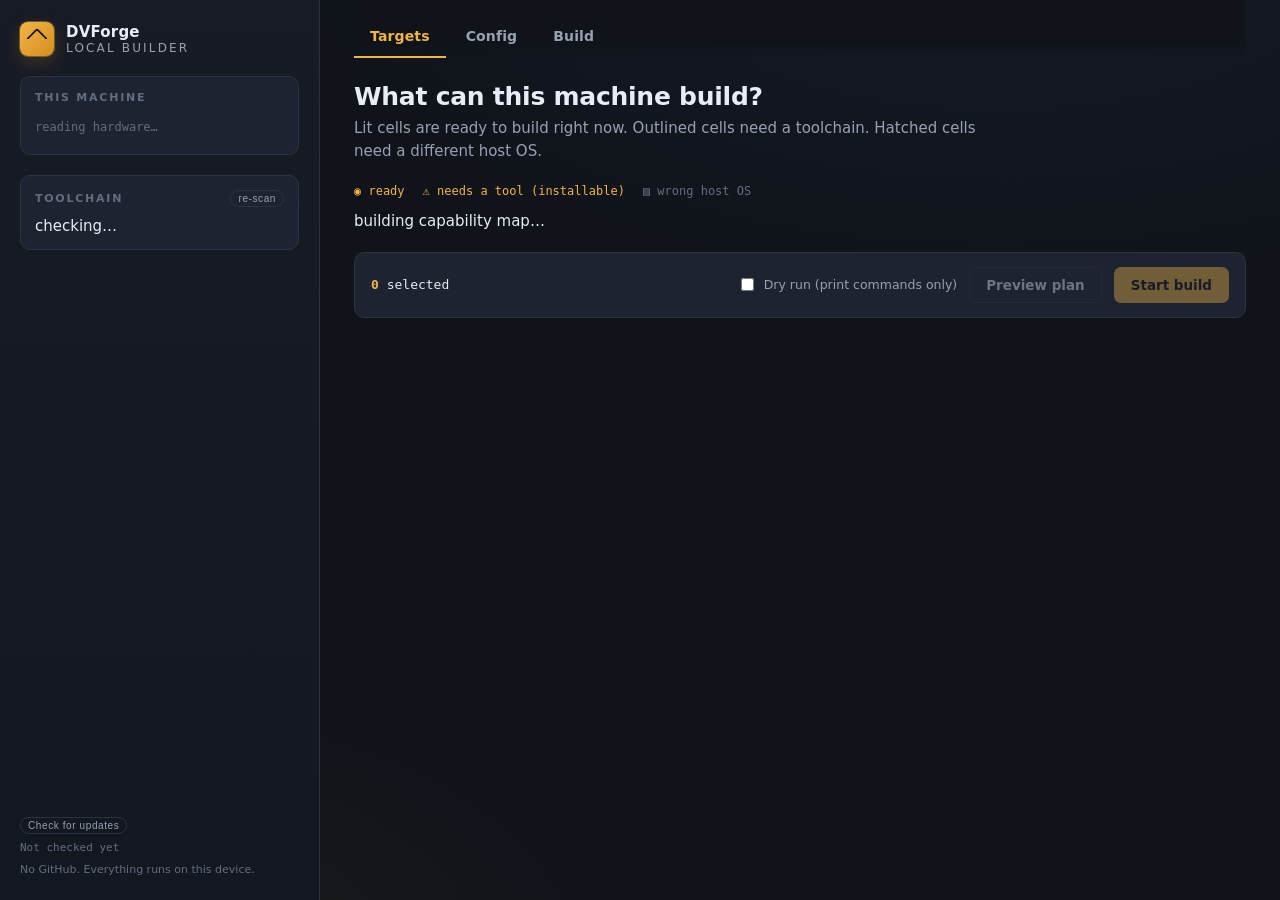
==== web/index.html @ a3682303 "Fix macOS/NFS build reliability: retry flutter on failure, move module cache off NFS, improve rmtree" ====
<!DOCTYPE html>
<html lang="en">
<head>
<meta charset="UTF-8">
<meta name="viewport" content="width=device-width, initial-scale=1.0">
<title>DVForge Local Builder</title>
<link rel="stylesheet" href="style.css">
</head>
<body>
<div class="app">

  <!-- ── left rail: this machine ── -->
  <aside class="rig">
    <div class="brand">
      <div class="brand-mark" aria-hidden="true"></div>
      <div>
        <div class="brand-name">DVForge</div>
        <div class="brand-sub">Local Builder</div>
      </div>
    </div>

    <section class="rig-card" id="machine">
      <h2 class="rig-title">This machine</h2>
      <div class="spec" id="spec"><div class="spec-loading">reading hardware…</div></div>
    </section>

    <section class="rig-card">
      <h2 class="rig-title">Toolchain
        <span class="rig-title-actions">
          <button class="mini" id="install-missing" title="Download missing toolchains into a local folder" hidden>install missing</button>
          <button class="mini" id="recheck" title="Re-scan toolchains">re-scan</button>
        </span>
      </h2>
      <ul class="prereqs" id="prereqs"><li class="muted">checking…</li></ul>
      <div class="local-foot" id="local-foot" hidden></div>
      <div class="install-log" id="install-log" hidden>
        <div class="install-log-head">
          <span id="install-log-title">installing…</span>
          <button class="mini" id="install-cancel">cancel</button>
        </div>
        <pre id="install-console"></pre>
      </div>
    </section>

    <footer class="rig-foot">
      <div class="update-row">
        <button class="mini" id="check-updates" title="Fetch origin and show whether DVForge has a newer commit">Check for updates</button>
        <button class="mini" id="install-update" hidden title="Pull the newer DVForge commit">Install update</button>
      </div>
      <div class="update-status" id="update-status">Not checked yet</div>
      <div class="update-log" id="update-log" hidden>
        <pre id="update-console"></pre>
      </div>
      <span class="rig-foot-note">No GitHub. Everything runs on this device.</span>
    </footer>
  </aside>

  <!-- ── main ── -->
  <main class="main">
    <nav class="tabs" role="tablist">
      <button class="tab is-active" data-tab="targets" role="tab">Targets</button>
      <button class="tab" data-tab="config" role="tab">Config</button>
      <button class="tab" data-tab="console" role="tab">Build</button>
    </nav>

    <!-- TARGETS -->
    <section class="panel is-active" id="tab-targets" role="tabpanel">
      <header class="panel-head">
        <h1>What can this machine build?</h1>
        <p class="lede" id="matrix-lede">Lit cells are ready to build right now. Outlined cells
          need a toolchain. Hatched cells need a different host OS.</p>
      </header>

      <div class="legend" aria-hidden="true">
        <span class="lg lg-ready">◉ ready</span>
        <span class="lg lg-need">⚠ needs a tool (installable)</span>
        <span class="lg lg-blocked">▨ wrong host OS</span>
      </div>

      <div class="board" id="board"><div class="muted">building capability map…</div></div>

      <div class="tray">
        <div class="tray-info">
          <span id="sel-count">0</span> selected
          <span class="tray-hint" id="sel-hint"></span>
        </div>
        <div class="tray-actions">
          <label class="dry">
            <input type="checkbox" id="dry-run">
            <span>Dry run (print commands only)</span>
          </label>
          <button class="btn ghost" id="btn-plan" disabled>Preview plan</button>
          <button class="btn primary" id="btn-build" disabled>Start build</button>
        </div>
      </div>
    </section>

    <!-- CONFIG -->
    <section class="panel" id="tab-config" role="tabpanel">
      <header class="panel-head">
        <h1>Baked-in config</h1>
        <p class="lede">These values are compiled into the client and written to
          <code>custom_.txt</code>. The password and permissions live in the base64 payload.</p>
      </header>

      <div class="config-grid">
        <div class="form">
          <fieldset>
            <legend>Server</legend>
            <label>Server address<input data-key="serverIP" placeholder="host.example.com"></label>
            <label>Public key<input data-key="key" spellcheck="false"></label>
            <label>API server<input data-key="apiServer" placeholder="https://host.example.com/"></label>
          </fieldset>

          <fieldset>
            <legend>Identity</legend>
            <label>App name<input data-key="appname" placeholder="RustDesk = no rename"></label>
            <label>File name<input data-key="exename" placeholder="RustDesk"></label>
            <label>Company<input data-key="compname"></label>
            <label>Slogan<input data-key="slogan" placeholder="blank = Powered by {appname}"></label>
            <label>Android app id<input data-key="androidappid" placeholder="com.yourbrand.client" spellcheck="false"></label>
            <p class="theme-live-hint">Installed identity on the phone. Must not be
              <code>com.carriez.flutter_hbb</code> or this APK cannot sit beside official
              RustDesk. Blank is filled from app + company name on save/build.</p>
          </fieldset>

          <fieldset>
            <legend>Theme</legend>
            <label>Appearance
              <select data-key="theme">
                <option value="system">System (follow OS)</option>
                <option value="light">Light</option>
                <option value="dark">Dark</option>
              </select>
            </label>
            <label>Apply as
              <select data-key="themeDorO">
                <option value="default">Default — user can change it</option>
                <option value="override">Override — locked in Settings</option>
              </select>
            </label>

            <label>Accent</label>
            <div class="color-picker" data-color="themeColor" data-fallback="#0071FF">
              <input type="color" value="#0071FF">
              <input type="range" min="0" max="360" value="212" class="hue-slider">
              <input type="text" data-key="themeColor" placeholder="#0071FF" spellcheck="false">
              <span class="color-swatch"></span>
            </div>

            <label>Light surface (rail, connection card, settings — title bar stays white)</label>
            <div class="color-picker" data-color="themeSurfaceLight" data-fallback="#EFEFF2">
              <input type="color" value="#EFEFF2">
              <input type="range" min="0" max="360" value="240" class="hue-slider">
              <input type="text" data-key="themeSurfaceLight" placeholder="#EFEFF2" spellcheck="false">
              <span class="color-swatch"></span>
            </div>

            <label>Dark surface (rail, connection card, settings — title bar stays dark chrome)</label>
            <div class="color-picker" data-color="themeSurfaceDark" data-fallback="#18191E">
              <input type="color" value="#18191E">
              <input type="range" min="0" max="360" value="230" class="hue-slider">
              <input type="text" data-key="themeSurfaceDark" placeholder="#18191E" spellcheck="false">
              <span class="color-swatch"></span>
            </div>

            <label>ID / “me” color</label>
            <div class="color-picker" data-color="themeMeColor" data-fallback="#21790B">
              <input type="color" value="#21790B">
              <input type="range" min="0" max="360" value="110" class="hue-slider">
              <input type="text" data-key="themeMeColor" placeholder="#21790B" spellcheck="false">
              <span class="color-swatch"></span>
            </div>

            <div class="theme-live">
              <div class="theme-live-bar">
                <span>Client preview</span>
                <button type="button" class="mini" id="tp-light">light</button>
                <button type="button" class="mini" id="tp-dark">dark</button>
              </div>
              <div class="theme-live-window" id="theme-live" data-mode="dark">
                <div class="tp-title">
                  <span class="tp-dot"></span>
                  <span class="tp-app" id="tp-app">App</span>
                </div>
                <div class="tp-body">
                  <div class="tp-card">
                    <div class="tp-id" id="tp-id">1 234 567</div>
                    <div class="tp-sub">ready to connect</div>
                    <button type="button" class="tp-btn" id="tp-btn">Connect</button>
                  </div>
                </div>
              </div>
              <p class="theme-live-hint">Accent, surfaces and ID color are compiled in.
                Appearance is written to <code>custom_.txt</code> (default or locked).</p>
            </div>
          </fieldset>

          <fieldset>
            <legend>Links</legend>
            <label>Custom URL for links (replaces https://rustdesk.com)<input data-key="urlLink" placeholder="https://rustdesk.com"></label>
            <label>Custom URL for downloading updates (replaces https://rustdesk.com/download)<input data-key="downloadLink" placeholder="https://rustdesk.com/download"></label>
          </fieldset>

          <fieldset>
            <legend>Branding</legend>
            <div class="upload-row">
              <div class="upload-item">
                <label class="upload-label">App icon (JPG or PNG, 1024×1024 recommended)</label>
                <input type="file" id="icon-file" accept="image/png,image/jpeg,image/svg+xml">
                <div class="upload-preview" id="icon-preview"></div>
                <button class="mini" id="icon-clear" hidden>remove</button>
              </div>
              <div class="upload-item">
                <label class="upload-label">App logo (JPG or PNG or SVG, shown in About)</label>
                <input type="file" id="logo-file" accept="image/png,image/jpeg,image/svg+xml">
                <div class="upload-preview" id="logo-preview"></div>
                <button class="mini" id="logo-clear" hidden>remove</button>
              </div>
            </div>
            <input type="hidden" data-key="iconFile" id="icon-file-path">
            <input type="hidden" data-key="logoFile" id="logo-file-path">
          </fieldset>

          <fieldset>
            <legend>Access</legend>
            <label>Permanent password<input data-key="permanentPassword" type="text" spellcheck="false"></label>
            <label>Approval mode
              <select data-key="passApproveMode">
                <option value="password-click">password-click (password AND on-screen accept)</option>
                <option value="password">password only</option>
                <option value="click">click only</option>
              </select>
            </label>
          </fieldset>

          <fieldset>
            <legend>Permissions</legend>
            <div class="toggles" id="perm-toggles"></div>
          </fieldset>

          <fieldset>
            <legend>Tweaks</legend>
            <label>Connection direction
              <select data-key="direction">
                <option value="both">Both — this PC can be controlled and can connect out</option>
                <option value="incoming">Incoming only — this PC can be controlled, cannot connect out</option>
                <option value="outgoing">Outgoing only — this PC can connect out, cannot be controlled</option>
              </select>
            </label>
            <label>In-app installer
              <select data-key="installation">
                <option value="installationY">Allowed — user can install from inside the client</option>
                <option value="installationN">Disabled — hide installation (writes disable-installation)</option>
              </select>
            </label>
            <label>Settings page
              <select data-key="settings">
                <option value="settingsY">Allowed — user can open Settings</option>
                <option value="settingsN">Disabled — lock Settings (writes disable-settings)</option>
              </select>
            </label>
            <p class="theme-live-hint">Both land in <code>custom_.txt</code> at build time. Disabling Settings also hides the gear on desktop; disabling the installer removes the in-app install flow (the <code>.msi</code> / <code>.deb</code> you built still works).</p>
            <div class="toggles" id="flag-toggles"></div>
          </fieldset>

          <fieldset>
            <legend>Advanced keys</legend>
            <p class="theme-live-hint">
              Official RustDesk <code>key=value</code> lines.
              <strong>Default</strong> = first-run, the user can still change it if Settings stay allowed.
              <strong>Override</strong> = locked.
              Search or click a key to insert a ready line.
              Keys already set above are tagged so you don’t have to retype them.
              <a href="https://rustdesk.com/docs/en/self-host/client-configuration/advanced-settings/" target="_blank" rel="noopener">Full docs</a>
            </p>
            <div class="adv-toolbar">
              <input type="search" id="adv-search" placeholder="Search keys — tray, password, whitelist…" spellcheck="false" autocomplete="off">
              <div class="adv-filters" role="group" aria-label="Filter keys">
                <button type="button" class="mini is-on" data-adv-filter="all">All</button>
                <button type="button" class="mini" data-adv-filter="useful">Suggested</button>
                <button type="button" class="mini" data-adv-filter="owned">On this tab</button>
              </div>
            </div>
            <p class="theme-live-hint" id="adv-target-hint">Click Default or Override on a row. Last box used: Default.</p>
            <div class="adv-wrap">
              <div class="adv-catalog" id="adv-list" role="list"></div>
              <div class="adv-boxes">
                <label>Default settings
                  <textarea data-key="defaultManual" id="default-manual" rows="10" spellcheck="false" placeholder="enable-privacy-mode=N&#10;auto-disconnect-timeout=10"></textarea>
                </label>
                <label>Override settings (locked)
                  <textarea data-key="overrideManual" id="override-manual" rows="10" spellcheck="false" placeholder="hide-stop-service=Y&#10;disable-change-permanent-password=Y"></textarea>
                </label>
              </div>
            </div>
            <p class="theme-live-hint" id="adv-note"></p>
          </fieldset>

          <fieldset>
            <legend>Distribution signing</legend>
            <p class="theme-live-hint">Optional. Leave empty to keep local/debug signing (this machine only).
              Certificates are stored under <code>workspace/signing/</code> and are <strong>not</strong> compiled into the client.
              Linux packages have no Authenticode step.</p>

            <div class="sign-plat" data-os="windows">
              <h3 class="sign-plat-title">
                <svg viewBox="0 0 16 16" aria-hidden="true"><path d="M1 1h6.4v6.4H1V1zm7.6 0H15v6.4H8.6V1zM1 8.6h6.4V15H1V8.6zm7.6 0H15V15H8.6V8.6z"/></svg>
                Windows
              </h3>
              <label>Authenticode certificate (.pfx / .p12)
                <input type="file" id="winpfx-file" accept=".pfx,.p12">
              </label>
              <div class="upload-preview" id="winpfx-preview"></div>
              <div class="sign-actions">
                <button type="button" class="mini" id="winpfx-selfsigned" title="Create a local code-signing PFX named after the app">Create self-signed PFX</button>
                <button type="button" class="mini" id="winpfx-clear" hidden>remove</button>
              </div>
              <p class="theme-live-hint" id="winpfx-selfsigned-note">Creates a <code>.pfx</code> named after the app (e.g. <code>SIGNING.pfx</code>) in <code>workspace/signing/</code>. Trusted on this Windows user only — other PCs still see an unknown publisher.</p>
              <input type="hidden" data-key="signWinPfx" id="winpfx-file-path">
              <label>PFX password<input data-key="signWinPassword" type="password" autocomplete="off"></label>
              <label>Timestamp server<input data-key="signWinTimestamp" placeholder="http://timestamp.digicert.com"></label>
            </div>

            <div class="sign-plat" data-os="android">
              <h3 class="sign-plat-title">
                <svg viewBox="0 0 16 16" aria-hidden="true"><path d="M5.1 1.2 4.4.2a.4.4 0 0 1 .7-.4l.8 1.1A5.2 5.2 0 0 1 8  .7c.8 0 1.5.1 2.1.4l.8-1.1a.4.4 0 0 1 .7.4l-.7 1A4.6 4.6 0 0 1 12.6 5H3.4a4.6 4.6 0 0 1 1.7-3.8zM5.2 3.1a.6.6 0 1 0 0-1.2.6.6 0 0 0 0 1.2zm5.6 0a.6.6 0 1 0 0-1.2.6.6 0 0 0 0 1.2zM2.2 6h11.6c.4 0 .7.3.7.7v6.6a1.5 1.5 0 0 1-1.5 1.5H3a1.5 1.5 0 0 1-1.5-1.5V6.7c0-.4.3-.7.7-.7zM1 7.4a.7.7 0 0 1 .7.7v4.2a.7.7 0 1 1-1.4 0V8.1c0-.4.3-.7.7-.7zm14 0c.4 0 .7.3.7.7v4.2a.7.7 0 1 1-1.4 0V8.1c0-.4.3-.7.7-.7z"/></svg>
                Android
              </h3>
              <label>Upload keystore (.jks / .keystore / .p12)
                <input type="file" id="androidks-file" accept=".jks,.keystore,.p12">
              </label>
              <div class="upload-preview" id="androidks-preview"></div>
              <div class="sign-actions">
                <button type="button" class="mini" id="androidks-create" title="Create a local upload keystore named after the app">Create keystore</button>
                <button type="button" class="mini" id="androidks-clear" hidden>remove</button>
              </div>
              <p class="theme-live-hint" id="androidks-create-note">Creates a free <code>.jks</code> named after the app (e.g. <code>SIGNING.jks</code>) in <code>workspace/signing/</code>. Back it up — losing it means you cannot update already-installed APKs. Play Store still needs a Play Console account.</p>
              <input type="hidden" data-key="signAndroidKeystore" id="androidks-file-path">
              <label>Key alias<input data-key="signAndroidAlias" placeholder="upload" spellcheck="false"></label>
              <label>Keystore password<input data-key="signAndroidStorePassword" type="password" autocomplete="off"></label>
              <label>Key password (blank = keystore password)<input data-key="signAndroidKeyPassword" type="password" autocomplete="off"></label>
            </div>

            <div class="sign-plat" data-os="macos">
              <h3 class="sign-plat-title">
                <svg viewBox="0 0 16 16" aria-hidden="true"><path d="M12.2 8.5c0-1.7 1.4-2.5 1.5-2.6-.8-1.2-2.1-1.3-2.5-1.4-1.1-.1-2.1.6-2.6.6-.6 0-1.4-.6-2.4-.6-1.2 0-2.3.7-3 1.8-1.2 2.2-.3 5.4.9 7.2.6.9 1.3 1.8 2.1 1.8.8 0 1.2-.6 2.2-.6s1.3.6 2.2.6c.9 0 1.5-.9 2-.1.8.5 1.1.8 1.9-.2-1.6-.7-1.9-3.2-1.3-4.6zm-1.6-4.7c.4-.5.7-1.3.6-2-1.4.1-2.5 1-2.9 1.8-.4.5-.7 1.3-.6 2 1.5 0 2.4-.8 2.9-1.8z"/></svg>
                macOS
              </h3>
              <label>Signing identity (Developer ID wins if set)<input data-key="signMacIdentity" placeholder="Developer ID Application: Your Name (TEAMID)" spellcheck="false"></label>
              <label>Self-signed certificate (.p12)
                <input type="file" id="macp12-file" accept=".p12,.pfx">
              </label>
              <div class="upload-preview" id="macp12-preview"></div>
              <div class="sign-actions">
                <button type="button" class="mini" id="macp12-selfsigned" title="Create a local code-signing p12 named after the app">Create self-signed p12</button>
                <button type="button" class="mini" id="macp12-clear" hidden>remove</button>
              </div>
              <p class="theme-live-hint" id="macp12-selfsigned-note">Creates a <code>.p12</code> named after the app in <code>workspace/signing/</code>. Used only on a Mac build. If this is empty, DVForge keeps <strong>ad-hoc</strong> signing so the app still launches on this Mac. Self-signed does not pass Gatekeeper on other Macs. A <em>Developer ID</em> in the identity field always wins.</p>
              <input type="hidden" data-key="signMacP12" id="macp12-file-path">
              <label>P12 password<input data-key="signMacP12Password" type="password" autocomplete="off"></label>
              <label>Notary API key (.p8 or json)
                <input type="file" id="macnotary-file" accept=".p8,.json">
              </label>
              <div class="upload-preview" id="macnotary-preview"></div>
              <div class="sign-actions">
                <button type="button" class="mini" id="macnotary-clear" hidden>remove</button>
              </div>
              <input type="hidden" data-key="signMacNotaryKey" id="macnotary-file-path">
              <label>Notary key id<input data-key="signMacNotaryKeyId" placeholder="ABC123XYZ" spellcheck="false"></label>
              <label>Notary issuer UUID<input data-key="signMacNotaryIssuer" placeholder="xxxxxxxx-xxxx-xxxx-xxxx-xxxxxxxxxxxx" spellcheck="false"></label>
            </div>
          </fieldset>

          <div class="form-actions">
            <button class="btn primary" id="btn-save-config">Save config</button>
            <span class="save-note" id="save-note"></span>
          </div>
        </div>

        <aside class="preview">
          <h3>custom_.txt preview</h3>
          <p class="preview-note">Written next to the binary as <strong>base64</strong> — never raw JSON.
            Decoded for readability here.</p>
          <pre id="custom-preview" class="code">—</pre>
          <h3>Compiled-in values</h3>
          <pre id="env-preview" class="code">—</pre>
        </aside>
      </div>
    </section>

    <!-- CONSOLE -->
    <section class="panel" id="tab-console" role="tabpanel">
      <header class="panel-head">
        <h1>Build</h1>
        <p class="lede">Runs the same steps as the GitHub Actions workflow, on this machine.</p>
      </header>

      <div class="config-banner" id="config-banner" hidden></div>

      <div class="build-bar">
        <label class="ver">RustDesk version
          <input id="version" value="1.4.9" size="10">
        </label>
        <span class="build-status" id="build-status">idle</span>
        <span class="build-timer" id="build-timer"></span>
        <button class="btn ghost" id="btn-copy-log" title="Copy the entire build log to the clipboard">Copy log</button>
        <button class="btn ghost" id="btn-copy-errors" title="Copy only the error lines to the clipboard">Copy errors</button>
        <button class="btn ghost" id="btn-open-folder" title="Open the build output folder in your file manager">Open folder</button>
        <button class="btn danger" id="btn-cancel" disabled>Cancel</button>
      </div>

      <pre class="console" id="console"><span class="con-hint">Select targets, then Start build. Output streams here.</span></pre>

      <div class="artifacts" id="artifacts"></div>
    </section>
  </main>
</div>

<script src="advanced-keys.js"></script>
<script src="app.js"></script>
</body>
</html>
---- web/style.css ----
/* ============================================================
   RustDesk Local Builder — "capability bench"
   Palette: deep slate workbench, amber = powered/ready,
   steel-blue = informational, dim = unavailable.
   Type: system sans for UI, system mono for hardware readouts.
   ============================================================ */

:root {
  --bg:        #10131a;
  --panel:     #171b24;
  --panel-2:   #1d2330;
  --raised:    #232a39;
  --line:      #2b3342;
  --line-soft: #222836;

  --ink:       #e8edf5;
  --ink-dim:   #97a1b3;
  --ink-faint: #626d80;

  --amber:     #f2b447;   /* ready / powered */
  --amber-dim: #7a5f27;
  --steel:     #5e9be0;   /* info / host */
  --steel-dim: #2f4d70;
  --good:      #57c98a;
  --bad:       #f2685f;

  --mono: ui-monospace, "SF Mono", "Cascadia Code", "JetBrains Mono", Consolas, Menlo, monospace;
  --sans: system-ui, -apple-system, "Segoe UI", Roboto, "Helvetica Neue", Arial, sans-serif;

  --r: 10px;
  --r-sm: 7px;
}

* { box-sizing: border-box; }

html, body {
  margin: 0; height: 100%;
  background: var(--bg);
  color: var(--ink);
  font-family: var(--sans);
  font-size: 15px;
  -webkit-font-smoothing: antialiased;
}

body {
  background-image:
    radial-gradient(1200px 600px at 78% -8%, rgba(94,155,224,.06), transparent 60%),
    radial-gradient(900px 500px at 8% 108%, rgba(242,180,71,.05), transparent 60%);
}

code, pre, .mono { font-family: var(--mono); }

.app {
  display: grid;
  grid-template-columns: 320px 1fr;
  min-height: 100vh;
}

/* ── left rail ─────────────────────────────────────────── */
.rig {
  background: linear-gradient(180deg, var(--panel), #131720);
  border-right: 1px solid var(--line);
  padding: 22px 20px;
  display: flex; flex-direction: column; gap: 20px;
  position: sticky; top: 0; height: 100vh; overflow-y: auto;
}

.brand { display: flex; align-items: center; gap: 12px; }
.brand-mark {
  width: 34px; height: 34px; border-radius: 8px;
  background:
    linear-gradient(135deg, var(--amber), #d38f1e);
  box-shadow: 0 0 0 1px rgba(242,180,71,.35), 0 6px 18px rgba(242,180,71,.18);
  position: relative;
}
.brand-mark::after {
  content: ""; position: absolute; inset: 9px;
  border: 2px solid #10131a; border-radius: 3px;
  border-right-color: transparent; border-bottom-color: transparent;
  transform: rotate(45deg);
}
.brand-name { font-weight: 700; letter-spacing: .2px; }
.brand-sub { font-size: 12px; color: var(--ink-dim); letter-spacing: .18em; text-transform: uppercase; }

.rig-card {
  background: var(--panel-2);
  border: 1px solid var(--line);
  border-radius: var(--r);
  padding: 14px 14px 6px;
}
.rig-title {
  font-size: 11px; letter-spacing: .16em; text-transform: uppercase;
  color: var(--ink-faint); margin: 0 0 10px;
  display: flex; justify-content: space-between; align-items: center;
}

/* hardware spec readout — monospace, like a diagnostic panel */
.spec { display: grid; gap: 2px; padding-bottom: 8px; }
.spec-row {
  display: grid; grid-template-columns: 62px 1fr;
  gap: 10px; align-items: baseline;
  padding: 5px 0; border-bottom: 1px dashed var(--line-soft);
}
.spec-row:last-child { border-bottom: 0; }
.spec-k { font-size: 10.5px; letter-spacing: .1em; text-transform: uppercase; color: var(--ink-faint); }
.spec-v { font-family: var(--mono); font-size: 12.5px; color: var(--ink); word-break: break-word; }
.spec-v .u { color: var(--ink-dim); }
.spec-os {
  display: inline-flex; align-items: center; gap: 6px;
  color: var(--steel); font-weight: 600;
}
.spec-os::before {
  content: ""; width: 7px; height: 7px; border-radius: 50%;
  background: var(--steel); box-shadow: 0 0 8px var(--steel);
}
.spec-loading { color: var(--ink-faint); font-family: var(--mono); font-size: 12px; padding: 6px 0; }

/* prereqs */
.prereqs { list-style: none; margin: 0 0 8px; padding: 0; display: grid; gap: 2px; }
.pr {
  padding: 7px 4px; border-bottom: 1px dashed var(--line-soft);
}
.pr:last-child { border-bottom: 0; }
.pr-top { display: flex; align-items: center; gap: 8px; }
.pr-dot { width: 8px; height: 8px; border-radius: 50%; flex: none; }
.pr-dot.ok { background: var(--good); box-shadow: 0 0 7px rgba(87,201,138,.6); }
.pr-dot.no { background: var(--ink-faint); }
.pr-name { font-size: 12.5px; flex: 1; }
.pr-ver { font-family: var(--mono); font-size: 10.5px; color: var(--ink-dim);
  max-width: 120px; overflow: hidden; text-overflow: ellipsis; white-space: nowrap; }
.pr-hint {
  font-size: 11px; color: var(--amber); margin: 4px 0 2px 16px;
  font-family: var(--mono); line-height: 1.5; word-break: break-word;
  display: none;
}
.pr.missing .pr-hint { display: block; }

/* size hint inside the install button */
.pr-size { opacity: .8; font-size: 9.5px; }
/* locally-installed size + remove control */
.pr-local {
  font-family: var(--mono); font-size: 10px; color: var(--ink-faint);
  display: inline-flex; align-items: center; gap: 5px; margin-left: 6px;
}
.pr-remove {
  background: transparent; border: 0; color: var(--ink-faint); cursor: pointer;
  font-size: 11px; line-height: 1; padding: 1px 3px; border-radius: 4px;
}
.pr-remove:hover { color: var(--bad); background: rgba(242,104,95,.12); }
.local-foot {
  margin: 4px 4px 0; font-size: 10.5px; color: var(--ink-faint);
  font-family: var(--mono); letter-spacing: .02em;
}
.local-foot code { color: var(--ink-dim); }
.local-foot strong { color: var(--amber); font-weight: 600; }

.rig-foot { margin-top: auto; font-size: 11px; color: var(--ink-faint); line-height: 1.5; }

.mini {
  background: transparent; border: 1px solid var(--line); color: var(--ink-dim);
  font-size: 10px; padding: 2px 7px; border-radius: 20px; cursor: pointer;
  letter-spacing: .06em;
}
.mini:hover { border-color: var(--steel-dim); color: var(--steel); }
.mini:disabled { opacity: .5; cursor: default; }
.rig-title-actions { display: inline-flex; gap: 6px; }
#install-missing { border-color: var(--amber-dim); color: var(--amber); }
#install-missing:hover { border-color: var(--amber); color: var(--amber); }

/* per-tool install button */
.pr-install {
  background: transparent; border: 1px solid var(--amber-dim); color: var(--amber);
  font-family: var(--mono); font-size: 10px; letter-spacing: .05em;
  padding: 2px 9px; border-radius: 20px; cursor: pointer; flex: none;
}
.pr-install:hover { border-color: var(--amber); box-shadow: 0 0 8px rgba(242,180,71,.25); }

/* install progress log */
.install-log {
  margin-top: 8px; border: 1px solid var(--line); border-radius: var(--r-sm);
  background: #0b0e14; overflow: hidden;
}
.install-log-head {
  display: flex; justify-content: space-between; align-items: center;
  padding: 6px 9px; border-bottom: 1px solid var(--line);
  font-size: 10.5px; font-family: var(--mono); color: var(--ink-dim);
  letter-spacing: .04em;
}
#install-console {
  margin: 0; padding: 8px 9px; max-height: 200px; overflow: auto;
  font-family: var(--mono); font-size: 10.5px; line-height: 1.5;
  color: var(--ink-dim); white-space: pre-wrap; word-break: break-word;
}
#install-console .con-ok   { color: var(--good); }
#install-console .con-err  { color: var(--bad); }
#install-console .con-head { color: var(--amber); }

/* update log in footer */
.update-row { display: flex; flex-wrap: wrap; gap: 6px; align-items: center; }
.update-status {
  margin-top: 6px; font-family: var(--mono); font-size: 11px;
  color: var(--ink-faint); line-height: 1.4;
}
.update-status.is-ok { color: var(--good); }
.update-status.is-avail { color: var(--amber); }
.update-status.is-err { color: var(--bad); }
.update-log {
  margin-top: 8px; border: 1px solid var(--line); border-radius: var(--r-sm);
  background: #0b0e14; overflow: hidden;
}
#update-console {
  margin: 0; padding: 8px 9px; max-height: 140px; overflow: auto;
  font-family: var(--mono); font-size: 10.5px; line-height: 1.5;
  color: var(--ink-dim); white-space: pre-wrap; word-break: break-word;
}
#update-console .con-ok  { color: var(--good); }
#update-console .con-err { color: var(--bad); }
#update-console .con-warn { color: var(--amber); }
.rig-foot-note { display: block; margin-top: 6px; }
#install-update { border-color: var(--amber-dim); color: var(--amber); }
#install-update:hover { border-color: var(--amber); color: var(--amber); }

/* ── main ──────────────────────────────────────────────── */
.main { padding: 0 34px 60px; max-width: 1180px; }

.tabs {
  position: sticky; top: 0; z-index: 5;
  display: flex; gap: 4px;
  padding: 18px 0 0; margin-bottom: 24px;
  background: linear-gradient(180deg, var(--bg) 72%, transparent);
}
.tab {
  background: transparent; border: 0; color: var(--ink-dim);
  padding: 10px 16px 12px; font-family: var(--sans); font-size: 14px; font-weight: 600;
  cursor: pointer; border-bottom: 2px solid transparent; letter-spacing: .01em;
}
.tab:hover { color: var(--ink); }
.tab.is-active { color: var(--amber); border-bottom-color: var(--amber); }

.panel { display: none; animation: rise .25s ease both; }
.panel.is-active { display: block; }
@keyframes rise { from { opacity: 0; transform: translateY(6px); } to { opacity: 1; transform: none; } }

.panel-head h1 { font-size: 25px; margin: 0 0 6px; letter-spacing: -.01em; }
.lede { color: var(--ink-dim); margin: 0 0 20px; max-width: 68ch; line-height: 1.55; }
.lede code { background: var(--panel-2); padding: 1px 6px; border-radius: 5px; font-size: 12.5px; color: var(--amber); }

/* legend */
.legend { display: flex; gap: 18px; margin-bottom: 14px; font-size: 12px; font-family: var(--mono); }
.lg-ready { color: var(--amber); }
.lg-need { color: var(--amber); }
.lg-blocked { color: var(--ink-faint); }

/* ── the capability board (signature) ──────────────────── */
.board {
  display: grid;
  grid-template-columns: repeat(auto-fill, minmax(230px, 1fr));
  gap: 12px;
}
.cell {
  position: relative;
  background: var(--panel);
  border: 1px solid var(--line);
  border-radius: var(--r);
  padding: 15px 15px 14px;
  cursor: pointer;
  transition: transform .12s ease, border-color .15s, background .15s;
  animation: cellin .4s ease both;
}
@keyframes cellin { from { opacity: 0; transform: translateY(8px); } to { opacity: 1; transform: none; } }
.cell:hover { transform: translateY(-2px); }

.cell-top { display: flex; align-items: center; justify-content: space-between; gap: 8px; }
.cell-plat {
  font-size: 10px; letter-spacing: .18em; text-transform: uppercase;
  color: var(--ink-faint);
}
.led {
  width: 9px; height: 9px; border-radius: 50%;
  background: var(--ink-faint); flex: none;
}
.cell-label { font-size: 14.5px; font-weight: 600; margin: 9px 0 3px; line-height: 1.25; }
.cell-arch { font-family: var(--mono); font-size: 11px; color: var(--ink-dim); }
.cell-note { font-size: 11.5px; color: var(--ink-faint); margin-top: 9px; line-height: 1.45; min-height: 2.4em; }

.cell-check {
  position: absolute; top: 13px; right: 13px;
  width: 18px; height: 18px; border-radius: 5px;
  border: 1.5px solid var(--line); display: none;
}

/* READY: powered, selectable */
.cell.ready { border-color: var(--amber-dim); }
.cell.ready .led { background: var(--amber); box-shadow: 0 0 10px rgba(242,180,71,.7); animation: pulse 2.6s ease-in-out infinite; }
.cell.ready .cell-plat { color: var(--amber); }
.cell.ready .cell-check { display: block; }
.cell.ready:hover { border-color: var(--amber); }
@keyframes pulse { 0%,100% { opacity: 1; } 50% { opacity: .45; } }

.cell.ready.sel {
  background: linear-gradient(180deg, rgba(242,180,71,.10), rgba(242,180,71,.02));
  border-color: var(--amber);
  box-shadow: inset 0 0 0 1px rgba(242,180,71,.25);
}
.cell.ready.sel .cell-check {
  background: var(--amber); border-color: var(--amber);
}
.cell.ready.sel .cell-check::after {
  content: "✓"; color: #10131a; font-size: 12px; font-weight: 800;
  display: grid; place-items: center; height: 100%; margin-top: -1px;
}

/* NEEDS A TOOL: buildable on this host but missing toolchain — warn state */
.cell.need {
  border-style: dashed; border-color: var(--amber-dim); cursor: default;
  background-image: linear-gradient(180deg, rgba(242,180,71,.05), transparent 60%);
}
.cell.need .led { background: var(--amber); box-shadow: 0 0 8px rgba(242,180,71,.55); }
.cell.need .cell-plat { color: var(--amber); }
.cell.need:hover { transform: none; border-color: var(--amber); }

/* BLOCKED: wrong host OS */
.cell.blocked {
  cursor: default; opacity: .72;
  background-image: repeating-linear-gradient(45deg,
     transparent, transparent 8px, rgba(255,255,255,.018) 8px, rgba(255,255,255,.018) 9px);
}
.cell.blocked:hover { transform: none; }
.cell.blocked .cell-label, .cell.blocked .cell-arch { color: var(--ink-faint); }

.cell-reason {
  margin-top: 9px; font-size: 11px; font-family: var(--mono);
  color: var(--steel); line-height: 1.45;
}
.cell.blocked .cell-reason { color: var(--ink-faint); }
.cell.need .cell-reason {
  color: var(--amber); font-weight: 600;
  background: rgba(242,180,71,.08); border-left: 2px solid var(--amber-dim);
  padding: 5px 8px; border-radius: 4px;
}

/* tray */
.tray {
  position: sticky; bottom: 0; margin-top: 22px;
  display: flex; align-items: center; justify-content: space-between;
  gap: 16px; padding: 14px 16px;
  background: var(--panel-2); border: 1px solid var(--line);
  border-radius: var(--r); backdrop-filter: blur(6px);
}
.tray-info { font-family: var(--mono); font-size: 13px; }
.tray-info #sel-count { color: var(--amber); font-weight: 700; }
.tray-hint { color: var(--ink-faint); margin-left: 10px; }
.tray-actions { display: flex; align-items: center; gap: 12px; }
.dry { display: flex; align-items: center; gap: 7px; font-size: 12.5px; color: var(--ink-dim); cursor: pointer; }
.dry input { accent-color: var(--amber); }

/* buttons */
.btn {
  font-family: var(--sans); font-size: 13.5px; font-weight: 600;
  padding: 9px 16px; border-radius: var(--r-sm); border: 1px solid transparent;
  cursor: pointer; transition: filter .12s, background .12s, border-color .12s;
}
.btn:disabled { opacity: .4; cursor: not-allowed; }
.btn.primary { background: var(--amber); color: #10131a; }
.btn.primary:not(:disabled):hover { filter: brightness(1.08); }
.btn.ghost { background: transparent; border-color: var(--line); color: var(--ink); }
.btn.ghost:not(:disabled):hover { border-color: var(--steel-dim); color: var(--steel); }
.btn.danger { background: transparent; border-color: var(--bad); color: var(--bad); }
.btn.danger:not(:disabled):hover { background: rgba(242,104,95,.12); }

/* ── config ────────────────────────────────────────────── */
.config-grid { display: grid; grid-template-columns: 1.1fr .9fr; gap: 26px; align-items: start; }
@media (max-width: 980px) { .config-grid { grid-template-columns: 1fr; } }

fieldset {
  border: 1px solid var(--line); border-radius: var(--r);
  padding: 8px 16px 16px; margin: 0 0 18px; background: var(--panel);
}
legend { font-size: 11px; letter-spacing: .14em; text-transform: uppercase; color: var(--amber); padding: 0 8px; }
.form label { display: block; margin-top: 12px; font-size: 12.5px; color: var(--ink-dim); }
.form input, .form select, .form textarea {
  width: 100%; margin-top: 5px; padding: 9px 11px;
  background: var(--bg); border: 1px solid var(--line); border-radius: var(--r-sm);
  color: var(--ink); font-family: var(--mono); font-size: 13px;
}
.form input:focus, .form select:focus, .form textarea:focus { outline: none; border-color: var(--steel); }
.form textarea { resize: vertical; min-height: 140px; line-height: 1.45; }

/* ── advanced keys catalog ────────────────────────────── */
.adv-toolbar {
  display: flex; flex-wrap: wrap; align-items: center; gap: 10px;
  margin-top: 12px;
}
.adv-toolbar input[type="search"] {
  flex: 1 1 220px; margin-top: 0;
}
.adv-filters { display: flex; gap: 6px; flex-wrap: wrap; }
.adv-filters .mini.is-on {
  border-color: var(--amber); color: var(--amber);
}
.adv-wrap {
  display: grid; grid-template-columns: 1.15fr .85fr; gap: 14px;
  margin-top: 10px; align-items: start;
}
@media (max-width: 980px) { .adv-wrap { grid-template-columns: 1fr; } }
.adv-catalog {
  max-height: 460px; overflow-y: auto;
  border: 1px solid var(--line); border-radius: var(--r-sm);
  background: var(--bg);
}
.adv-group {
  font-size: 10.5px; letter-spacing: .12em; text-transform: uppercase;
  color: var(--amber-dim); padding: 10px 12px 4px;
  position: sticky; top: 0; background: var(--bg);
}
.adv-row {
  display: grid;
  grid-template-columns: 1fr auto;
  gap: 2px 10px;
  padding: 8px 12px 10px;
  border-top: 1px solid var(--line-soft);
}
.adv-row.is-owned { opacity: .72; }
.adv-row.is-future { opacity: .55; }
.adv-row.is-in { background: rgba(94,155,224,.07); }
.adv-k {
  font-family: var(--mono); font-size: 12.5px; color: var(--ink);
  word-break: break-all;
}
.adv-badges { display: flex; flex-wrap: wrap; gap: 4px; justify-content: flex-end; }
.adv-badge {
  font-size: 10px; letter-spacing: .04em; text-transform: uppercase;
  padding: 1px 6px; border-radius: 999px; border: 1px solid var(--line);
  color: var(--ink-faint);
}
.adv-badge.owned { color: var(--steel); border-color: var(--steel-dim); }
.adv-badge.useful { color: var(--amber); border-color: var(--amber-dim); }
.adv-badge.future { color: var(--bad); border-color: rgba(242,104,95,.4); }
.adv-badge.pro { color: var(--ink-dim); }
.adv-badge.placed { color: var(--good); border-color: rgba(87,201,138,.4); }
.adv-meta { grid-column: 1 / -1; font-size: 11.5px; color: var(--ink-faint); line-height: 1.4; }
.adv-vals { font-family: var(--mono); font-size: 11px; color: var(--ink-dim); }
.adv-insert { display: flex; gap: 6px; margin-top: 6px; grid-column: 1 / -1; }
.adv-insert .mini { font-size: 11px; padding: 3px 8px; }
.adv-empty { padding: 18px 12px; color: var(--ink-faint); font-size: 12.5px; }
.adv-boxes label { margin-top: 0; }
.adv-boxes label + label { margin-top: 12px; }
#adv-note:empty { display: none; }
#adv-note { color: var(--steel); }

.toggles { display: grid; grid-template-columns: 1fr 1fr; gap: 8px 16px; margin-top: 12px; }
.tg { display: flex; align-items: center; gap: 8px; font-size: 12.5px; color: var(--ink); cursor: pointer; }
.tg input { accent-color: var(--amber); width: 15px; height: 15px; }

.sign-plat {
  margin-top: 16px;
  padding: 12px 12px 14px;
  border: 1px solid var(--line-soft);
  border-radius: var(--r-sm);
  background: var(--panel-2);
}
.sign-plat-title {
  display: flex;
  align-items: center;
  gap: 8px;
  margin: 0 0 2px;
  font-size: 12px;
  font-weight: 650;
  letter-spacing: .08em;
  text-transform: uppercase;
  color: var(--ink);
}
.sign-plat-title svg {
  width: 16px;
  height: 16px;
  flex: none;
  fill: currentColor;
}
.sign-plat[data-os="windows"] .sign-plat-title { color: var(--steel); }
.sign-plat[data-os="android"] .sign-plat-title { color: var(--good); }
.sign-plat[data-os="macos"] .sign-plat-title { color: var(--ink-dim); }

.sign-actions { display: flex; align-items: center; gap: 8px; margin-top: 8px; flex-wrap: wrap; }
.sign-actions .mini { font-size: 12px; }

.form-actions { display: flex; align-items: center; gap: 14px; }
.save-note { font-size: 12.5px; color: var(--good); font-family: var(--mono); }

/* ── color picker ─────────────────────────────────────── */
.color-picker { display: flex; align-items: center; gap: 10px; margin-top: 5px; }
.color-picker input[type="color"] {
  width: 38px; height: 38px; border: 1px solid var(--line); border-radius: var(--r-sm);
  background: var(--bg); cursor: pointer; padding: 2px; flex-shrink: 0;
}
.color-picker input[type="color"]::-webkit-color-swatch-wrapper { padding: 0; }
.color-picker input[type="color"]::-webkit-color-swatch { border: none; border-radius: 3px; }
.hue-slider {
  flex: 1; height: 8px; -webkit-appearance: none; appearance: none;
  background: linear-gradient(to right,
    hsl(0,80%,50%), hsl(60,80%,50%), hsl(120,80%,50%),
    hsl(180,80%,50%), hsl(240,80%,50%), hsl(300,80%,50%), hsl(360,80%,50%));
  border-radius: 4px; outline: none; cursor: pointer;
}
.hue-slider::-webkit-slider-thumb {
  -webkit-appearance: none; width: 18px; height: 18px; border-radius: 50%;
  background: #fff; border: 2px solid var(--steel); cursor: pointer; box-shadow: 0 1px 3px rgba(0,0,0,.3);
}
.hue-slider::-moz-range-thumb {
  width: 18px; height: 18px; border-radius: 50%; background: #fff;
  border: 2px solid var(--steel); cursor: pointer;
}
.color-picker input[type="text"] {
  width: 90px; flex-shrink: 0; margin-top: 0;
}
.color-swatch {
  width: 28px; height: 28px; border-radius: var(--r-sm); border: 1px solid var(--line);
  flex-shrink: 0; background: #0071FF;
}

.theme-live { margin-top: 16px; }
.theme-live-bar {
  display: flex; align-items: center; gap: 8px;
  font-size: 11px; letter-spacing: .12em; text-transform: uppercase;
  color: var(--ink-faint); margin-bottom: 8px;
}
.theme-live-bar .mini { letter-spacing: 0; text-transform: none; }
.theme-live-bar .mini.is-on {
  border-color: var(--amber); color: var(--amber);
}
.theme-live-window {
  --tp-bg: #18191E;
  --tp-card: #24252B;
  --tp-accent: #0071FF;
  --tp-ink: #e8edf5;
  --tp-muted: #97a1b3;
  --tp-me: #21790B;
  --tp-title: #121212;
  border: 1px solid var(--line); border-radius: var(--r);
  overflow: hidden; background: var(--tp-bg);
}
.theme-live-window[data-mode="light"] {
  --tp-ink: #1a1d24;
  --tp-muted: #5c6574;
  --tp-title: #ffffff;
}
.tp-title {
  display: flex; align-items: center; gap: 8px;
  padding: 10px 12px; background: var(--tp-title);
  font-size: 12.5px; font-weight: 600; color: var(--tp-ink);
  border-bottom: 1px solid color-mix(in srgb, var(--tp-ink) 10%, transparent);
}
.tp-dot {
  width: 10px; height: 10px; border-radius: 50%;
  background: var(--tp-accent); box-shadow: 0 0 0 3px color-mix(in srgb, var(--tp-accent) 25%, transparent);
}
.tp-body { padding: 16px; }
.tp-card {
  background: var(--tp-card); border-radius: 10px; padding: 16px;
  border: 1px solid color-mix(in srgb, var(--tp-ink) 8%, transparent);
}
.tp-id {
  font-family: var(--mono); font-size: 22px; font-weight: 700;
  letter-spacing: .08em; color: var(--tp-me);
}
.tp-sub { font-size: 12px; color: var(--tp-muted); margin: 4px 0 14px; }
.tp-btn {
  font-family: var(--sans); font-size: 13px; font-weight: 600;
  border: 0; border-radius: 8px; padding: 8px 16px; cursor: default;
  background: var(--tp-btn, var(--tp-accent)); color: #fff;
}
.theme-live-hint {
  font-size: 12px; color: var(--ink-faint); line-height: 1.45; margin: 8px 0 0;
}
.theme-live-hint code {
  font-size: 11.5px; background: var(--panel-2); padding: 1px 5px; border-radius: 4px;
}

.upload-row { display: grid; grid-template-columns: 1fr 1fr; gap: 16px; margin-top: 12px; }
@media (max-width: 600px) { .upload-row { grid-template-columns: 1fr; } }
.upload-item { display: flex; flex-direction: column; gap: 6px; }
.upload-label { font-size: 12px; color: var(--ink-dim); }
.upload-item input[type="file"] {
  font-size: 12px; padding: 6px 8px; font-family: var(--mono);
  border: 1px dashed var(--line); border-radius: var(--r-sm); background: var(--bg);
}
.upload-preview {
  margin-top: 4px; min-height: 48px; display: flex; align-items: center; gap: 10px;
}
.upload-preview img {
  max-width: 48px; max-height: 48px; border-radius: var(--r-sm);
  border: 1px solid var(--line); object-fit: contain; background: var(--bg);
}
.upload-preview .up-name { font-size: 11px; color: var(--ink-dim); font-family: var(--mono); }

.preview { position: sticky; top: 90px; }
.preview h3 { font-size: 12px; letter-spacing: .12em; text-transform: uppercase; color: var(--ink-faint); margin: 0 0 8px; }
.preview h3 + .preview-note, .preview-note { font-size: 12px; color: var(--ink-dim); margin: 0 0 8px; }
.code {
  background: #0c0e14; border: 1px solid var(--line); border-radius: var(--r);
  padding: 13px 14px; font-size: 11.5px; line-height: 1.55; color: #cdd6e4;
  overflow: auto; max-height: 260px; margin: 0 0 20px; white-space: pre-wrap; word-break: break-word;
}

/* ── console ───────────────────────────────────────────── */
.build-bar {
  display: flex; align-items: center; gap: 18px; margin-bottom: 16px;
  padding: 12px 16px; background: var(--panel-2); border: 1px solid var(--line); border-radius: var(--r);
}
.ver { font-size: 12px; color: var(--ink-dim); display: flex; align-items: center; gap: 10px; }
.ver input {
  background: var(--bg); border: 1px solid var(--line); border-radius: var(--r-sm);
  color: var(--ink); font-family: var(--mono); padding: 7px 10px; font-size: 13px;
}
.build-status {
  font-family: var(--mono); font-size: 12px; padding: 3px 10px; border-radius: 20px;
  background: var(--raised); color: var(--ink-dim); letter-spacing: .06em;
}
.build-status.running { background: rgba(242,180,71,.14); color: var(--amber); }
.build-status.done { background: rgba(87,201,138,.14); color: var(--good); }
.build-status.failed { background: rgba(242,104,95,.14); color: var(--bad); }
.build-timer { font-family: var(--mono); font-size: 12px; color: var(--ink-faint); }

.console {
  background: #0a0c11; border: 1px solid var(--line); border-radius: var(--r);
  padding: 16px 18px; height: 460px; overflow-y: auto; margin: 0;
  font-family: var(--mono); font-size: 12.5px; line-height: 1.6; color: #c4cdda;
  white-space: pre-wrap; word-break: break-word;
}
.con-hint { color: var(--ink-faint); }
.con-cmd { color: var(--steel); }
.con-head { color: var(--amber); font-weight: 700; }
.con-ok { color: var(--good); }
.con-warn { color: #e0a94a; }
.con-err { color: var(--bad); }

.artifacts { margin-top: 16px; display: grid; gap: 8px; }
.artifact {
  display: flex; align-items: center; gap: 10px; padding: 11px 14px;
  background: var(--panel); border: 1px solid var(--amber-dim); border-radius: var(--r-sm);
  font-family: var(--mono); font-size: 12.5px;
}
.artifact::before { content: "◉"; color: var(--amber); }

::-webkit-scrollbar { width: 11px; height: 11px; }
::-webkit-scrollbar-thumb { background: #2a3240; border-radius: 6px; border: 3px solid transparent; background-clip: content-box; }
::-webkit-scrollbar-thumb:hover { background: #38414f; background-clip: content-box; }

@media (prefers-reduced-motion: reduce) { * { animation: none !important; } }

/* ── config-missing banner (Build tab) ─────────────────── */
.config-banner {
  margin-bottom: 16px; padding: 14px 16px;
  border: 1px solid var(--line); border-radius: var(--r);
  background: var(--panel-2);
}
.config-banner.is-warn  { border-color: var(--amber-dim); background: rgba(242,180,71,.06); }
.config-banner.is-error { border-color: var(--bad);       background: rgba(242,104,95,.07); }
.config-banner .cb-title { font-weight: 600; font-size: 13.5px; margin-bottom: 6px; }
.config-banner.is-warn  .cb-title { color: var(--amber); }
.config-banner.is-error .cb-title { color: var(--bad); }
.config-banner .cb-body { font-size: 12.5px; color: var(--ink-dim); line-height: 1.55; margin: 4px 0; }
.config-banner .cb-path {
  display: inline-block; margin: 6px 0; padding: 5px 10px;
  font-family: var(--mono); font-size: 12px; color: var(--ink);
  background: var(--bg); border: 1px solid var(--line); border-radius: var(--r-sm);
  word-break: break-all;
}
.config-banner a { color: var(--steel); text-decoration: none; }
.config-banner a:hover { text-decoration: underline; }

/* keep the build-bar tidy now that it has copy/open/cancel buttons */
.build-bar { gap: 12px; flex-wrap: wrap; }
.build-bar #btn-copy-log { margin-left: auto; }
.build-bar .btn { padding: 6px 12px; font-size: 12.5px; }
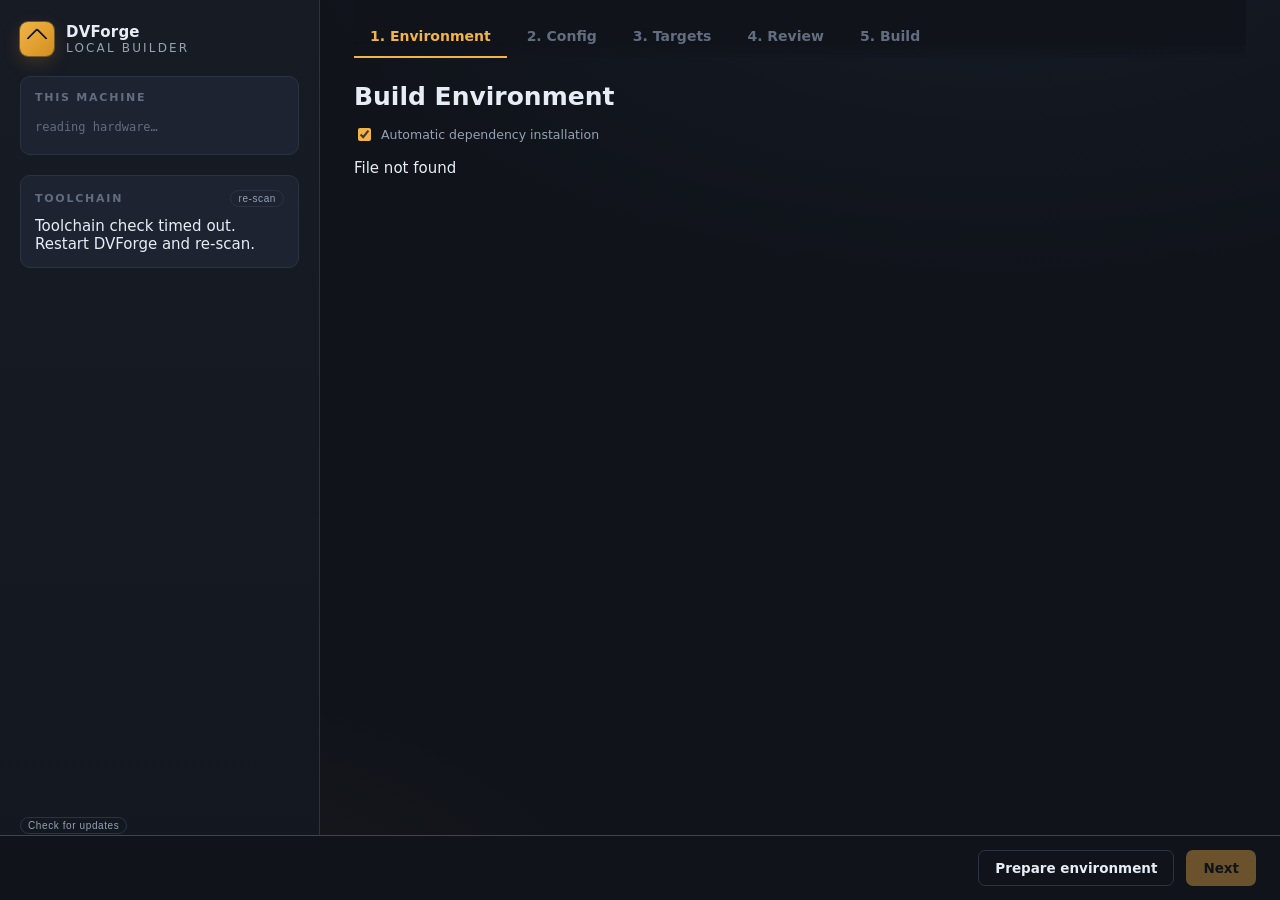
==== commit 5d12900f: "Improve build reliability, dependency approval and wizard UX" ====
--- a/web/index.html
+++ b/web/index.html
@@ -58,13 +58,25 @@
   <!-- ── main ── -->
   <main class="main">
     <nav class="tabs" role="tablist">
-      <button class="tab is-active" data-tab="targets" role="tab">Targets</button>
-      <button class="tab" data-tab="config" role="tab">Config</button>
-      <button class="tab" data-tab="console" role="tab">Build</button>
-    </nav>
+      <button class="tab is-active" data-tab="environment" role="tab">1. Environment</button>
+      <button class="tab" data-tab="config" role="tab" disabled>2. Config</button>
+      <button class="tab" data-tab="targets" role="tab" disabled>3. Targets</button>
+      <button class="tab" data-tab="review" role="tab" disabled>4. Review</button>
+      <button class="tab" data-tab="console" role="tab" disabled>5. Build</button>
+    </nav>
+    <section class="panel is-active" id="tab-environment" role="tabpanel">
+      <header class="panel-head"><h1>Build Environment</h1></header>
+      <ul class="prereqs" id="environment-requirements"><li>Checking build environment...</li></ul>
+      <label class="dry"><input type="checkbox" id="auto-install" checked>Automatic dependency installation</label>
+      <div class="tray-actions">
+        <button class="btn ghost" id="prepare-environment">Prepare environment</button>
+        <button class="btn primary" id="environment-next" disabled>Next</button>
+      </div>
+      <p id="environment-status" role="status"></p>
+    </section>
 
     <!-- TARGETS -->
-    <section class="panel is-active" id="tab-targets" role="tabpanel">
+    <section class="panel" id="tab-targets" role="tabpanel">
       <header class="panel-head">
         <h1>What can this machine build?</h1>
         <p class="lede" id="matrix-lede">Lit cells are ready to build right now. Outlined cells
@@ -90,7 +102,7 @@
             <span>Dry run (print commands only)</span>
           </label>
           <button class="btn ghost" id="btn-plan" disabled>Preview plan</button>
-          <button class="btn primary" id="btn-build" disabled>Start build</button>
+          <button class="btn primary" id="btn-build" disabled>Review</button>
         </div>
       </div>
     </section>
@@ -98,10 +110,18 @@
     <!-- CONFIG -->
     <section class="panel" id="tab-config" role="tabpanel">
       <header class="panel-head">
-        <h1>Baked-in config</h1>
+        <h1>Baked-in config</h1>
         <p class="lede">These values are compiled into the client and written to
           <code>custom_.txt</code>. The password and permissions live in the base64 payload.</p>
-      </header>
+      </header>
+      <label class="ver">RustDesk version
+        <select id="version">
+          <option value="1.5.0">1.5.0 (master)</option>
+          <option value="1.4.9" selected>1.4.9</option>
+        </select>
+      </label>
+      <button class="btn primary" id="config-next">Next</button>
+      <p id="config-validation" role="status"></p>
 
       <div class="config-grid">
         <div class="form">
@@ -389,7 +409,13 @@
       </div>
     </section>
 
-    <!-- CONSOLE -->
+    <section class="panel" id="tab-review" role="tabpanel">
+      <header class="panel-head"><h1>Review Build</h1></header>
+      <div id="review-summary"></div>
+      <button class="btn ghost" id="review-back">Back</button>
+      <button class="btn primary" id="review-start" disabled>Start build</button>
+    </section>
+    <!-- CONSOLE -->
     <section class="panel" id="tab-console" role="tabpanel">
       <header class="panel-head">
         <h1>Build</h1>
@@ -399,9 +425,8 @@
       <div class="config-banner" id="config-banner" hidden></div>
 
       <div class="build-bar">
-        <label class="ver">RustDesk version
-          <input id="version" value="1.4.9" size="10">
-        </label>
+        <span id="current-stage">Idle</span>
+        <span id="current-target"></span>
         <span class="build-status" id="build-status">idle</span>
         <span class="build-timer" id="build-timer"></span>
         <button class="btn ghost" id="btn-copy-log" title="Copy the entire build log to the clipboard">Copy log</button>
@@ -410,7 +435,12 @@
         <button class="btn danger" id="btn-cancel" disabled>Cancel</button>
       </div>
 
-      <pre class="console" id="console"><span class="con-hint">Select targets, then Start build. Output streams here.</span></pre>
+      <div class="progress-stack">
+        <div class="progress-row"><strong>Current step</strong><span id="step-percent">—</span><progress id="step-progress" max="100" aria-label="Current step"></progress><span id="step-elapsed">Elapsed 00:00</span><span id="step-eta">ETA —</span></div>
+        <div class="progress-row"><strong>Build session</strong><span id="session-percent">0%</span><progress id="session-progress" max="100" value="0" aria-label="Build session"></progress><span id="session-elapsed">Elapsed 00:00</span><span id="session-eta">ETA —</span><small id="session-phases"></small></div>
+      </div>
+      <div class="log-controls"><label><input type="checkbox" id="show-log"> Show log</label><span id="log-counts">0 errors · 0 warnings</span></div>
+      <div id="log-view" hidden><label class="log-filter">Filter <select id="log-filter"><option value="all">All output</option><option value="error">Errors</option><option value="warning">Warnings</option><option value="diagnostics">Errors and warnings</option><option value="normal">Hide errors and warnings</option></select></label><pre class="console" id="console"></pre></div>
 
       <div class="artifacts" id="artifacts"></div>
     </section>
@@ -418,6 +448,8 @@
 </div>
 
 <script src="advanced-keys.js"></script>
-<script src="app.js"></script>
+<script src="app.js"></script>
+<script src="wizard.js"></script>
+<script src="build-view.js"></script>
 </body>
 </html>
--- a/web/style.css
+++ b/web/style.css
@@ -645,7 +645,31 @@
 ::-webkit-scrollbar-thumb { background: #2a3240; border-radius: 6px; border: 3px solid transparent; background-clip: content-box; }
 ::-webkit-scrollbar-thumb:hover { background: #38414f; background-clip: content-box; }
 
-@media (prefers-reduced-motion: reduce) { * { animation: none !important; } }
+@media (prefers-reduced-motion: reduce) { * { animation: none !important; } }
+
+/* Five-step navigation and long artifact paths must not widen the page. */
+.app { grid-template-columns: 320px minmax(0, 1fr); }
+.main, .form, .config-grid, .adv-wrap { min-width: 0; }
+.tabs, .tray, .tray-actions { flex-wrap: wrap; }
+.tab { letter-spacing: 0; }
+.tab:disabled { color: var(--ink-faint); cursor: default; }
+.panel-head h1 { letter-spacing: 0; }
+#review-summary { overflow-wrap: anywhere; }
+#review-summary h2 { font-size: 16px; }
+#review-summary dd { margin: 4px 0 14px; }
+.artifact, .artifact a { min-width: 0; overflow-wrap: anywhere; }
+.artifact a { color: var(--steel); }
+@media (max-width: 700px) {
+  .app { display: flex; flex-direction: column; }
+  .main { order: 0; width: 100%; padding: 0 16px 32px; }
+  .rig { order: 1; position: static; height: auto; width: 100%; }
+  .tabs { position: static; display: grid; grid-template-columns: repeat(3, minmax(0, 1fr)); }
+  .tab { font-size: 12px; padding: 10px 4px; }
+  .tray, .tray-actions { gap: 12px; }
+  .build-bar { gap: 10px; }
+  .console { height: 400px; padding: 12px; }
+  input, select, textarea { max-width: 100%; }
+}
 
 /* ── config-missing banner (Build tab) ─────────────────── */
 .config-banner {
@@ -671,4 +695,19 @@
 /* keep the build-bar tidy now that it has copy/open/cancel buttons */
 .build-bar { gap: 12px; flex-wrap: wrap; }
 .build-bar #btn-copy-log { margin-left: auto; }
-.build-bar .btn { padding: 6px 12px; font-size: 12.5px; }+.build-bar .btn { padding: 6px 12px; font-size: 12.5px; }
+
+:root { --wizard-footer-height: 80px; }
+body { padding-bottom: var(--wizard-footer-height); }
+.wizard-footer { position: fixed; bottom: 0; left: 0; right: 0; z-index: 50; background: var(--bg, #16181b); border-top: 1px solid #444; padding: 14px 24px calc(14px + env(safe-area-inset-bottom)); }
+.wizard-footer > div:not([hidden]) { display: flex; justify-content: flex-end; gap: 12px; flex-wrap: wrap; max-width: 1400px; margin: auto; }
+.wizard-footer [hidden], #log-view[hidden] { display: none; }
+.progress-stack { margin: 20px 0; }
+.progress-row { display: grid; grid-template-columns: minmax(0, 1fr) auto; gap: 10px 20px; padding: 14px 0; border-bottom: 1px solid #444; }
+.progress-row progress { grid-column: 1 / -1; width: 100%; height: 12px; accent-color: #56bda3; }
+.progress-row small { grid-column: 1 / -1; opacity: .7; }
+.log-controls { display: flex; justify-content: space-between; flex-wrap: wrap; gap: 12px; margin: 18px 0; }
+.log-controls label { display: flex; align-items: center; gap: 8px; }
+.log-filter { display: flex; align-items: center; gap: 12px; margin-bottom: 12px; }
+.log-filter select { width: auto; max-width: 100%; }
+@media (max-width: 700px) { .wizard-footer { padding: 12px 16px; } .wizard-footer .btn { padding: 10px 12px; } }
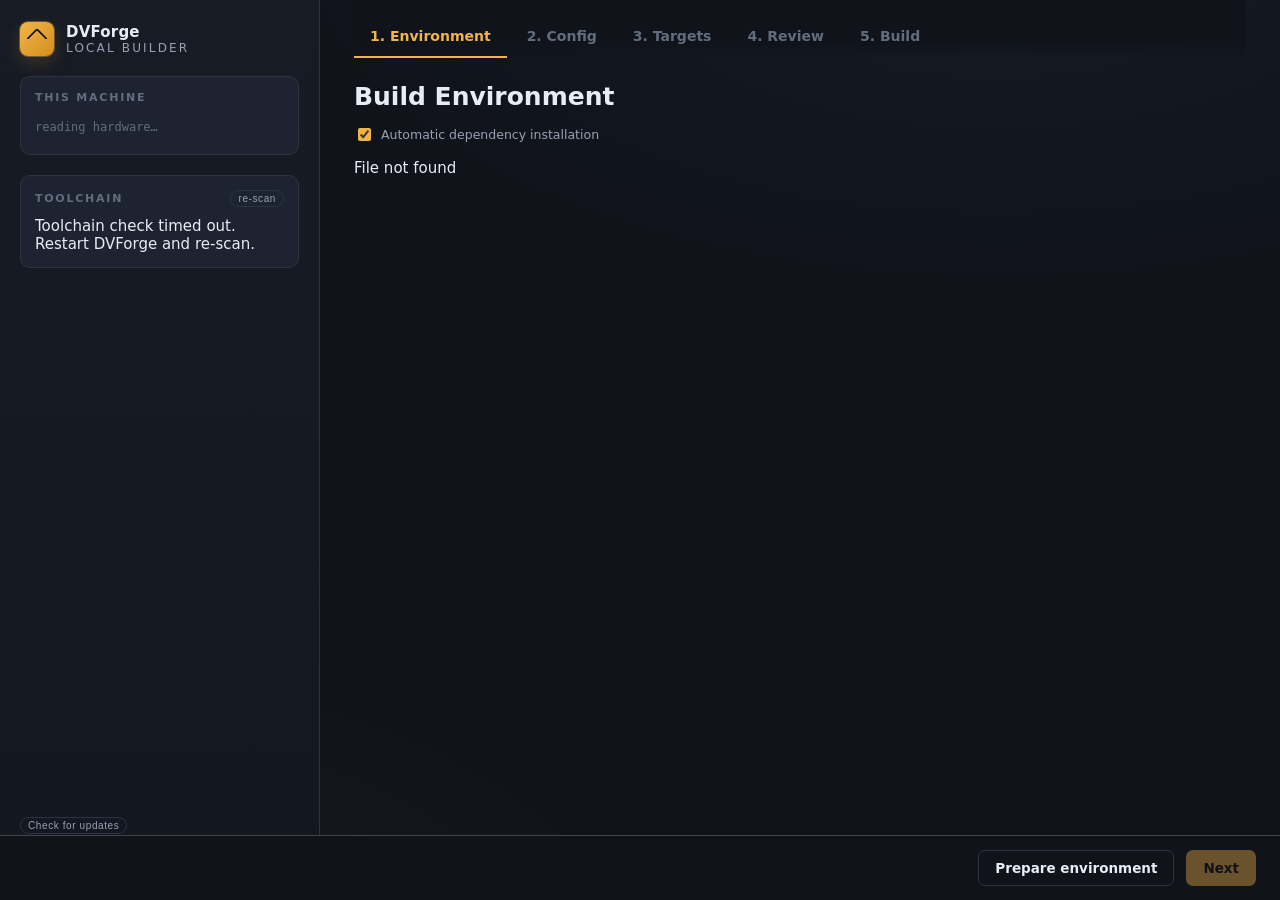
==== commit c9cee9de: "get version list from official rustdesk tags" ====
--- a/web/index.html
+++ b/web/index.html
@@ -116,8 +116,10 @@
       </header>
       <label class="ver">RustDesk version
         <select id="version">
-          <option value="1.5.0">1.5.0 (master)</option>
-          <option value="1.4.9" selected>1.4.9</option>
+          <option value="1.5.1" selected>1.5.1 (latest)</option>
+          <option value="1.5.0">1.5.0</option>
+          <option value="1.4.9">1.4.9 (stable)</option>
+          <option value="master">master (dev)</option>
         </select>
       </label>
       <button class="btn primary" id="config-next">Next</button>
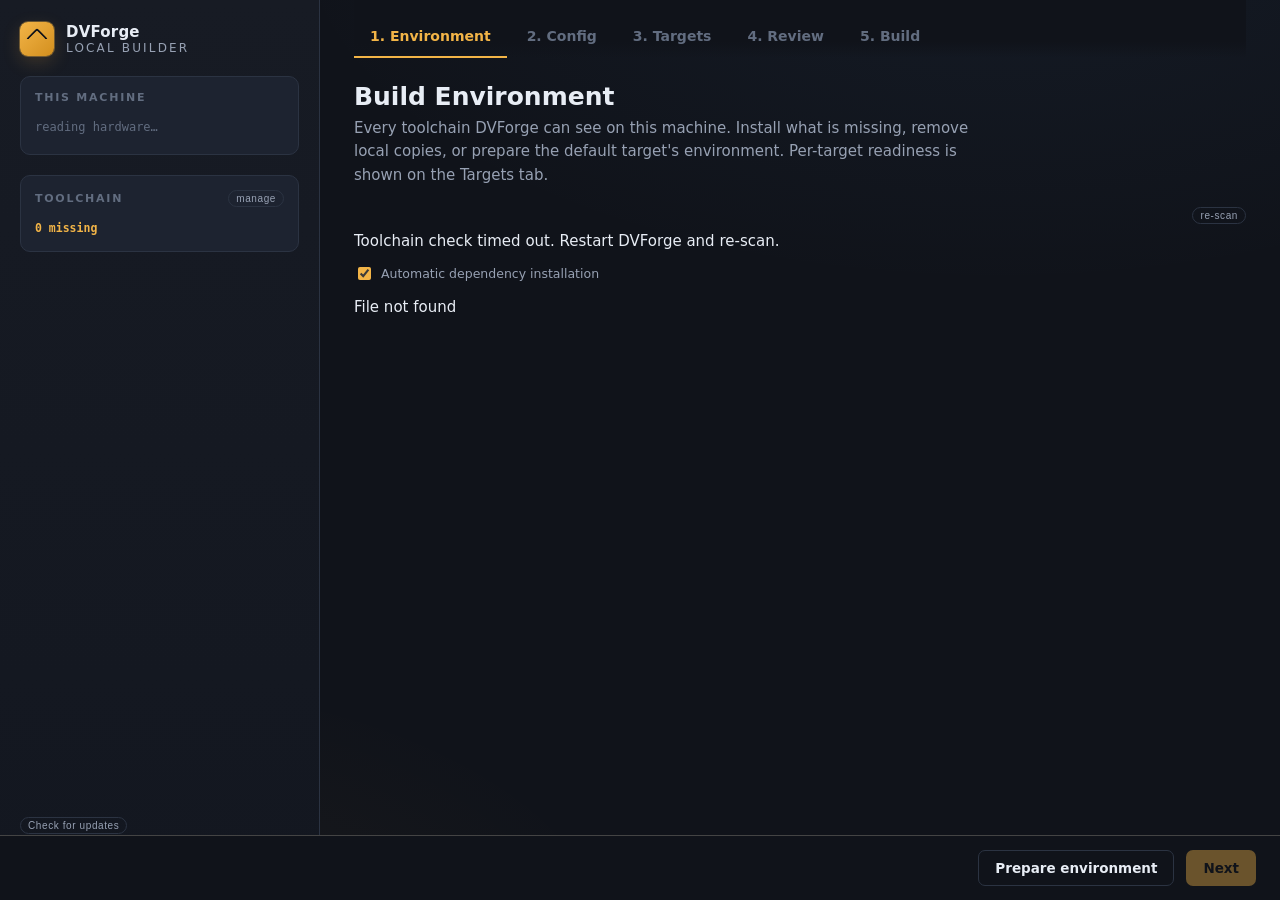
==== commit b34f6b24: "combine the toolchains side panel and the environment tab into one" ====
--- a/web/index.html
+++ b/web/index.html
@@ -27,11 +27,48 @@
     <section class="rig-card">
       <h2 class="rig-title">Toolchain
         <span class="rig-title-actions">
-          <button class="mini" id="install-missing" title="Download missing toolchains into a local folder" hidden>install missing</button>
-          <button class="mini" id="recheck" title="Re-scan toolchains">re-scan</button>
+          <button class="mini" id="go-environment" title="Open the build environment">manage</button>
         </span>
       </h2>
-      <ul class="prereqs" id="prereqs"><li class="muted">checking…</li></ul>
+      <div class="rig-summary" id="toolchain-summary"><span class="muted">checking…</span></div>
+    </section>
+
+    <footer class="rig-foot">
+      <div class="update-row">
+        <button class="mini" id="check-updates" title="Fetch origin and show whether DVForge has a newer commit">Check for updates</button>
+        <button class="mini" id="install-update" hidden title="Pull the newer DVForge commit">Install update</button>
+      </div>
+      <div class="update-status" id="update-status">Not checked yet</div>
+      <div class="update-log" id="update-log" hidden>
+        <pre id="update-console"></pre>
+      </div>
+      <span class="rig-foot-note">No GitHub. Everything runs on this device.</span>
+    </footer>
+  </aside>
+
+  <!-- ── main ── -->
+  <main class="main">
+    <nav class="tabs" role="tablist">
+      <button class="tab is-active" data-tab="environment" role="tab">1. Environment</button>
+      <button class="tab" data-tab="config" role="tab" disabled>2. Config</button>
+      <button class="tab" data-tab="targets" role="tab" disabled>3. Targets</button>
+      <button class="tab" data-tab="review" role="tab" disabled>4. Review</button>
+      <button class="tab" data-tab="console" role="tab" disabled>5. Build</button>
+    </nav>
+    <section class="panel is-active" id="tab-environment" role="tabpanel">
+      <header class="panel-head">
+        <h1>Build Environment</h1>
+        <p class="lede">Every toolchain DVForge can see on this machine. Install what is missing,
+          remove local copies, or prepare the default target's environment. Per-target
+          readiness is shown on the Targets tab.</p>
+      </header>
+
+      <div class="env-toolbar">
+        <button class="mini" id="install-missing" title="Download missing toolchains into a local folder" hidden>install missing</button>
+        <button class="mini" id="recheck" title="Re-scan toolchains">re-scan</button>
+      </div>
+
+      <ul class="prereqs env-prereqs" id="prereqs"><li class="muted">checking…</li></ul>
       <div class="local-foot" id="local-foot" hidden></div>
       <div class="install-log" id="install-log" hidden>
         <div class="install-log-head">
@@ -40,43 +77,17 @@
         </div>
         <pre id="install-console"></pre>
       </div>
-    </section>
-
-    <footer class="rig-foot">
-      <div class="update-row">
-        <button class="mini" id="check-updates" title="Fetch origin and show whether DVForge has a newer commit">Check for updates</button>
-        <button class="mini" id="install-update" hidden title="Pull the newer DVForge commit">Install update</button>
-      </div>
-      <div class="update-status" id="update-status">Not checked yet</div>
-      <div class="update-log" id="update-log" hidden>
-        <pre id="update-console"></pre>
-      </div>
-      <span class="rig-foot-note">No GitHub. Everything runs on this device.</span>
-    </footer>
-  </aside>
-
-  <!-- ── main ── -->
-  <main class="main">
-    <nav class="tabs" role="tablist">
-      <button class="tab is-active" data-tab="environment" role="tab">1. Environment</button>
-      <button class="tab" data-tab="config" role="tab" disabled>2. Config</button>
-      <button class="tab" data-tab="targets" role="tab" disabled>3. Targets</button>
-      <button class="tab" data-tab="review" role="tab" disabled>4. Review</button>
-      <button class="tab" data-tab="console" role="tab" disabled>5. Build</button>
-    </nav>
-    <section class="panel is-active" id="tab-environment" role="tabpanel">
-      <header class="panel-head"><h1>Build Environment</h1></header>
-      <ul class="prereqs" id="environment-requirements"><li>Checking build environment...</li></ul>
-      <label class="dry"><input type="checkbox" id="auto-install" checked>Automatic dependency installation</label>
-      <div class="tray-actions">
-        <button class="btn ghost" id="prepare-environment">Prepare environment</button>
-        <button class="btn primary" id="environment-next" disabled>Next</button>
-      </div>
-      <p id="environment-status" role="status"></p>
-    </section>
+
+      <label class="dry"><input type="checkbox" id="auto-install" checked>Automatic dependency installation</label>
+      <div class="tray-actions">
+        <button class="btn ghost" id="prepare-environment" title="Install or verify the default target's dependencies">Prepare environment</button>
+        <button class="btn primary" id="environment-next" disabled>Next</button>
+      </div>
+      <p id="environment-status" role="status"></p>
+    </section>
 
     <!-- TARGETS -->
-    <section class="panel" id="tab-targets" role="tabpanel">
+    <section class="panel" id="tab-targets" role="tabpanel">
       <header class="panel-head">
         <h1>What can this machine build?</h1>
         <p class="lede" id="matrix-lede">Lit cells are ready to build right now. Outlined cells
@@ -102,7 +113,7 @@
             <span>Dry run (print commands only)</span>
           </label>
           <button class="btn ghost" id="btn-plan" disabled>Preview plan</button>
-          <button class="btn primary" id="btn-build" disabled>Review</button>
+          <button class="btn primary" id="btn-build" disabled>Review</button>
         </div>
       </div>
     </section>
@@ -110,20 +121,20 @@
     <!-- CONFIG -->
     <section class="panel" id="tab-config" role="tabpanel">
       <header class="panel-head">
-        <h1>Baked-in config</h1>
+        <h1>Baked-in config</h1>
         <p class="lede">These values are compiled into the client and written to
           <code>custom_.txt</code>. The password and permissions live in the base64 payload.</p>
-      </header>
-      <label class="ver">RustDesk version
-        <select id="version">
-          <option value="1.5.1" selected>1.5.1 (latest)</option>
-          <option value="1.5.0">1.5.0</option>
-          <option value="1.4.9">1.4.9 (stable)</option>
-          <option value="master">master (dev)</option>
-        </select>
-      </label>
-      <button class="btn primary" id="config-next">Next</button>
-      <p id="config-validation" role="status"></p>
+      </header>
+      <label class="ver">RustDesk version
+        <select id="version">
+          <option value="1.5.1" selected>1.5.1 (latest)</option>
+          <option value="1.5.0">1.5.0</option>
+          <option value="1.4.9">1.4.9</option>
+          <option value="master">master (dev)</option>
+        </select>
+      </label>
+      <button class="btn primary" id="config-next">Next</button>
+      <p id="config-validation" role="status"></p>
 
       <div class="config-grid">
         <div class="form">
@@ -411,13 +422,13 @@
       </div>
     </section>
 
-    <section class="panel" id="tab-review" role="tabpanel">
-      <header class="panel-head"><h1>Review Build</h1></header>
-      <div id="review-summary"></div>
-      <button class="btn ghost" id="review-back">Back</button>
-      <button class="btn primary" id="review-start" disabled>Start build</button>
-    </section>
-    <!-- CONSOLE -->
+    <section class="panel" id="tab-review" role="tabpanel">
+      <header class="panel-head"><h1>Review Build</h1></header>
+      <div id="review-summary"></div>
+      <button class="btn ghost" id="review-back">Back</button>
+      <button class="btn primary" id="review-start" disabled>Start build</button>
+    </section>
+    <!-- CONSOLE -->
     <section class="panel" id="tab-console" role="tabpanel">
       <header class="panel-head">
         <h1>Build</h1>
@@ -427,8 +438,8 @@
       <div class="config-banner" id="config-banner" hidden></div>
 
       <div class="build-bar">
-        <span id="current-stage">Idle</span>
-        <span id="current-target"></span>
+        <span id="current-stage">Idle</span>
+        <span id="current-target"></span>
         <span class="build-status" id="build-status">idle</span>
         <span class="build-timer" id="build-timer"></span>
         <button class="btn ghost" id="btn-copy-log" title="Copy the entire build log to the clipboard">Copy log</button>
@@ -437,12 +448,12 @@
         <button class="btn danger" id="btn-cancel" disabled>Cancel</button>
       </div>
 
-      <div class="progress-stack">
-        <div class="progress-row"><strong>Current step</strong><span id="step-percent">—</span><progress id="step-progress" max="100" aria-label="Current step"></progress><span id="step-elapsed">Elapsed 00:00</span><span id="step-eta">ETA —</span></div>
-        <div class="progress-row"><strong>Build session</strong><span id="session-percent">0%</span><progress id="session-progress" max="100" value="0" aria-label="Build session"></progress><span id="session-elapsed">Elapsed 00:00</span><span id="session-eta">ETA —</span><small id="session-phases"></small></div>
-      </div>
-      <div class="log-controls"><label><input type="checkbox" id="show-log"> Show log</label><span id="log-counts">0 errors · 0 warnings</span></div>
-      <div id="log-view" hidden><label class="log-filter">Filter <select id="log-filter"><option value="all">All output</option><option value="error">Errors</option><option value="warning">Warnings</option><option value="diagnostics">Errors and warnings</option><option value="normal">Hide errors and warnings</option></select></label><pre class="console" id="console"></pre></div>
+      <div class="progress-stack">
+        <div class="progress-row"><strong>Current step</strong><span id="step-percent">—</span><progress id="step-progress" max="100" aria-label="Current step"></progress><span id="step-elapsed">Elapsed 00:00</span><span id="step-eta">ETA —</span></div>
+        <div class="progress-row"><strong>Build session</strong><span id="session-percent">0%</span><progress id="session-progress" max="100" value="0" aria-label="Build session"></progress><span id="session-elapsed">Elapsed 00:00</span><span id="session-eta">ETA —</span><small id="session-phases"></small></div>
+      </div>
+      <div class="log-controls"><label><input type="checkbox" id="show-log"> Show log</label><span id="log-counts">0 errors · 0 warnings</span></div>
+      <div id="log-view" hidden><label class="log-filter">Filter <select id="log-filter"><option value="all">All output</option><option value="error">Errors</option><option value="warning">Warnings</option><option value="diagnostics">Errors and warnings</option><option value="normal">Hide errors and warnings</option></select></label><pre class="console" id="console"></pre></div>
 
       <div class="artifacts" id="artifacts"></div>
     </section>
@@ -450,8 +461,8 @@
 </div>
 
 <script src="advanced-keys.js"></script>
-<script src="app.js"></script>
-<script src="wizard.js"></script>
-<script src="build-view.js"></script>
+<script src="app.js"></script>
+<script src="wizard.js"></script>
+<script src="build-view.js"></script>
 </body>
 </html>
--- a/web/style.css
+++ b/web/style.css
@@ -153,6 +153,23 @@
 }
 .local-foot code { color: var(--ink-dim); }
 .local-foot strong { color: var(--amber); font-weight: 600; }
+
+/* left-rail toolchain headline (full manager lives in the Environment tab) */
+.rig-summary {
+  font-family: var(--mono); font-size: 11.5px; color: var(--ink-dim);
+  padding: 2px 0 8px; line-height: 1.6;
+}
+.rig-summary .sum-ok  { color: var(--good); font-weight: 600; }
+.rig-summary .sum-bad { color: var(--amber); font-weight: 600; }
+
+/* Environment tab: the single toolchain manager */
+.env-toolbar { display: flex; justify-content: flex-end; gap: 6px; margin: 0 0 8px; }
+.env-prereqs {
+  grid-template-columns: repeat(auto-fit, minmax(min(300px, 100%), 1fr));
+  column-gap: 22px; margin-bottom: 14px;
+}
+.env-prereqs .pr { padding: 8px 4px; }
+.env-prereqs .pr-ver { max-width: 160px; }
 
 .rig-foot { margin-top: auto; font-size: 11px; color: var(--ink-faint); line-height: 1.5; }
 
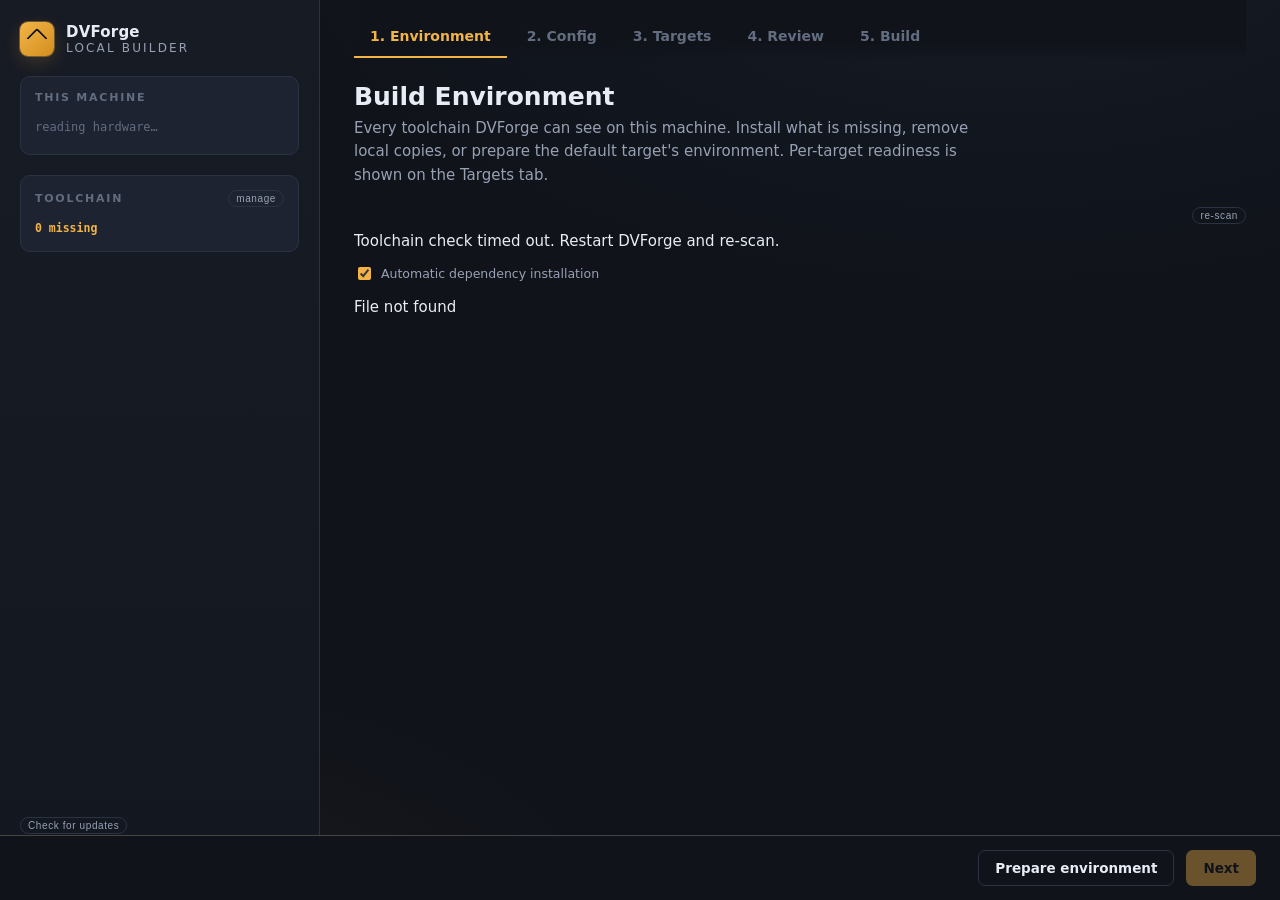
==== commit a2c16db0: "fix: dynamic (latest) version label; farm request form lists worker-reported versions" ====
--- a/web/index.html
+++ b/web/index.html
@@ -119,6 +119,7 @@
     </section>
 
     <!-- CONFIG -->
+    <!-- CONFIG-PANEL:START — reused verbatim by farm/public/config.html (see farm/queue.py) -->
     <section class="panel" id="tab-config" role="tabpanel">
       <header class="panel-head">
         <h1>Baked-in config</h1>
@@ -127,7 +128,7 @@
       </header>
       <label class="ver">RustDesk version
         <select id="version">
-          <option value="1.5.1" selected>1.5.1 (latest)</option>
+          <option value="1.5.1" selected>1.5.1 (default)</option>
           <option value="1.5.0">1.5.0</option>
           <option value="1.4.9">1.4.9</option>
           <option value="master">master (dev)</option>
@@ -421,6 +422,7 @@
         </aside>
       </div>
     </section>
+    <!-- CONFIG-PANEL:END -->
 
     <section class="panel" id="tab-review" role="tabpanel">
       <header class="panel-head"><h1>Review Build</h1></header>
